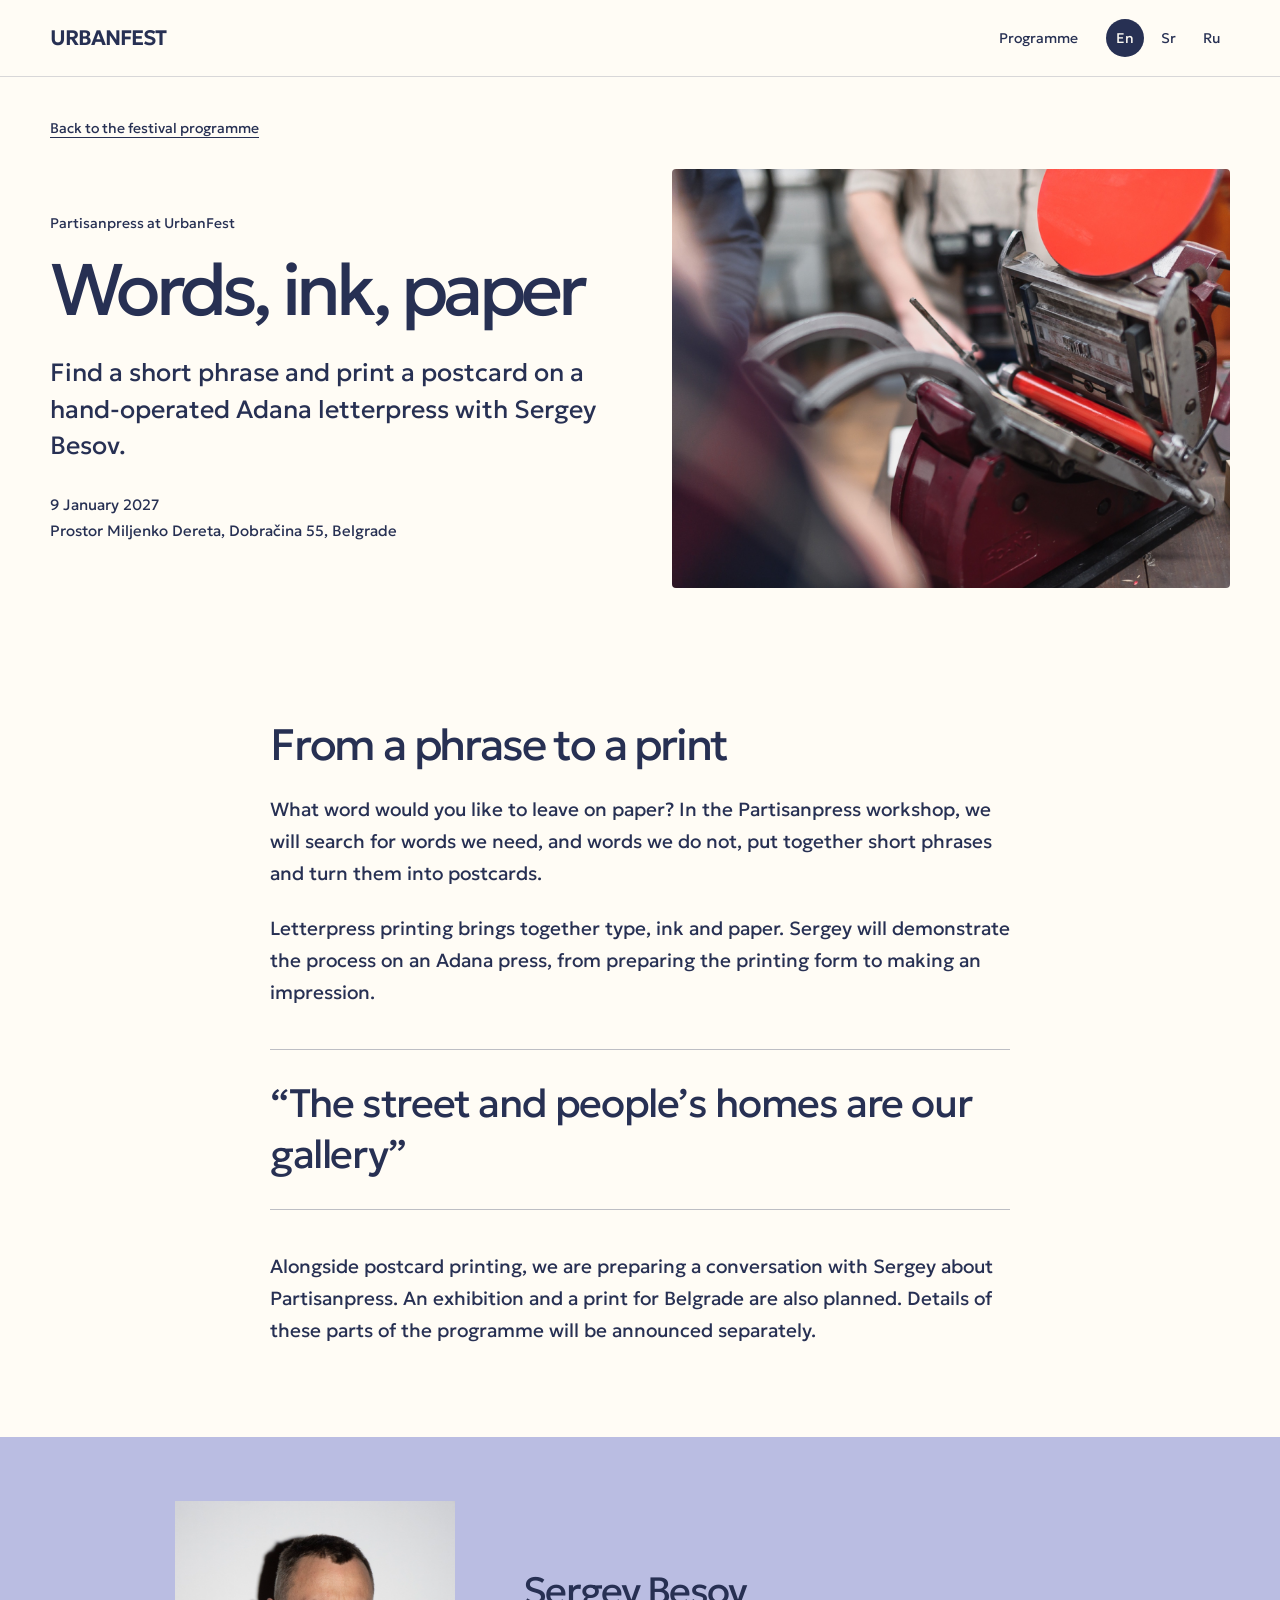
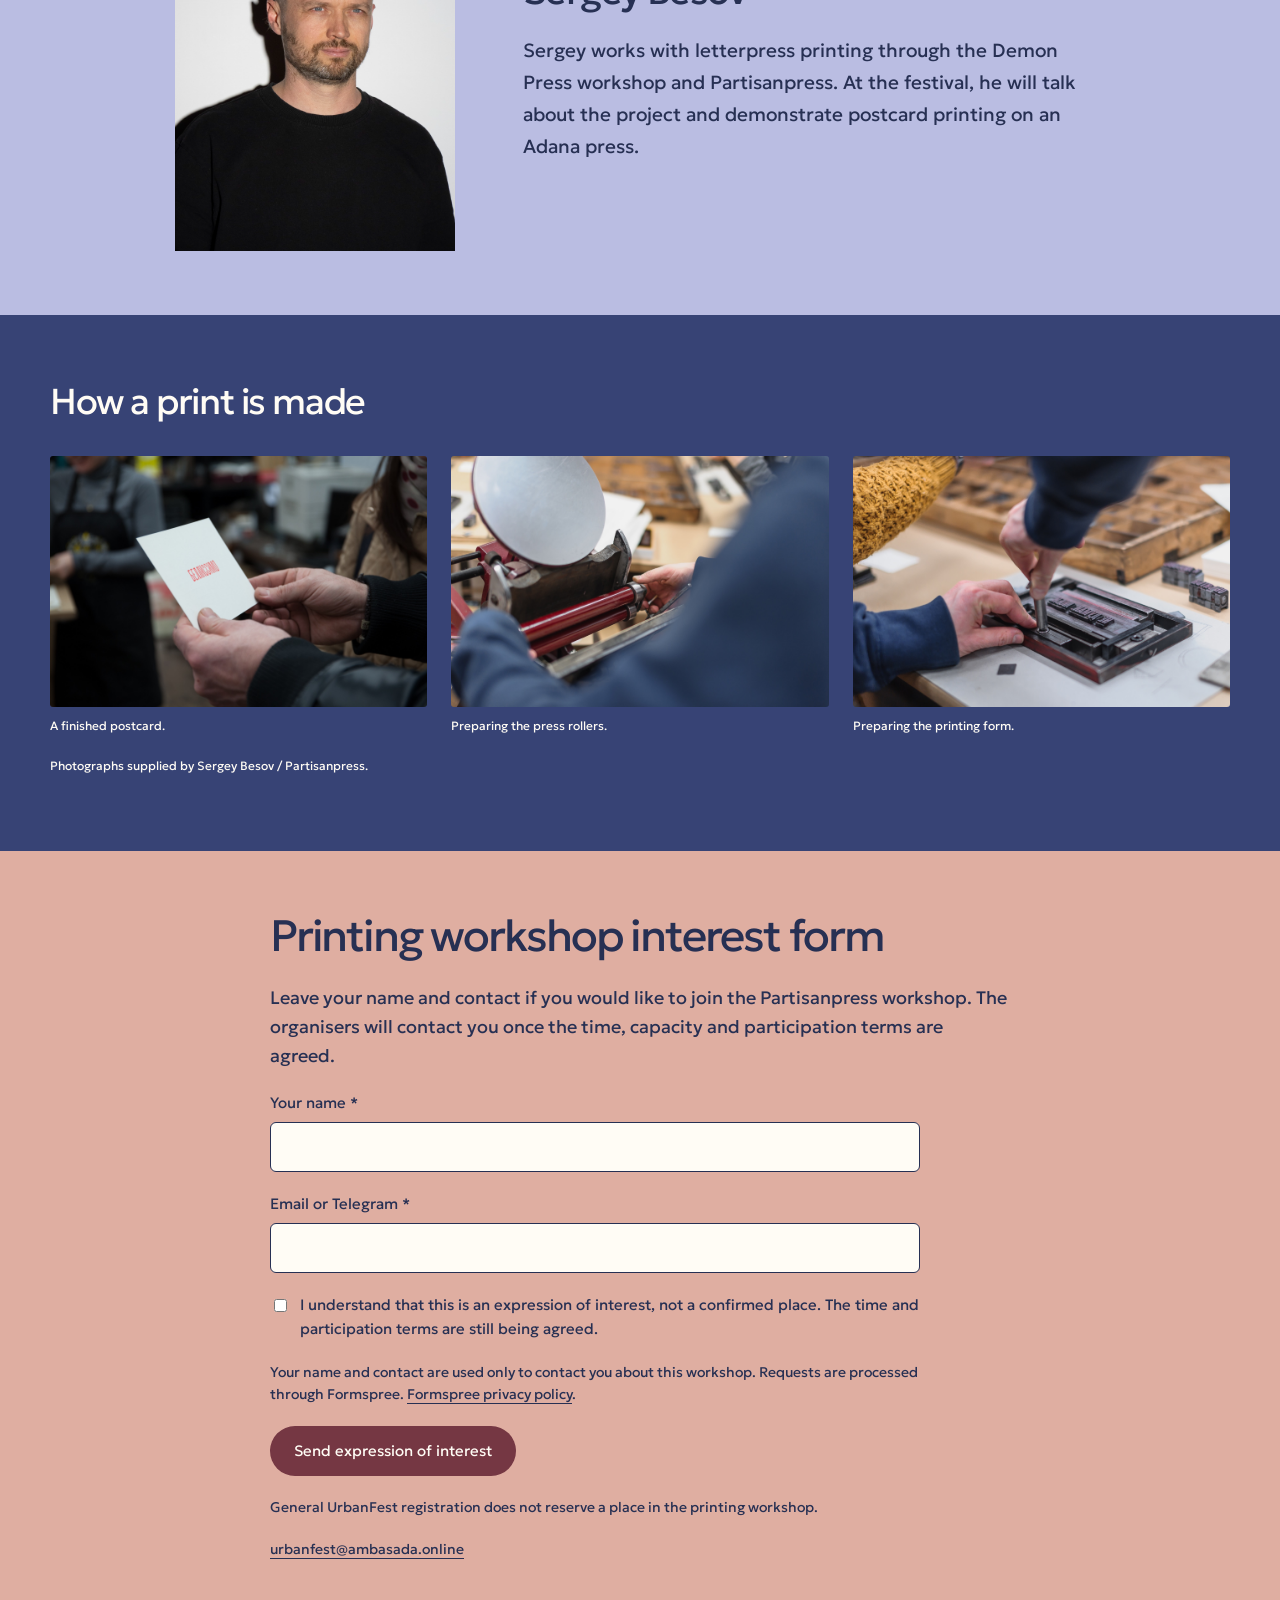
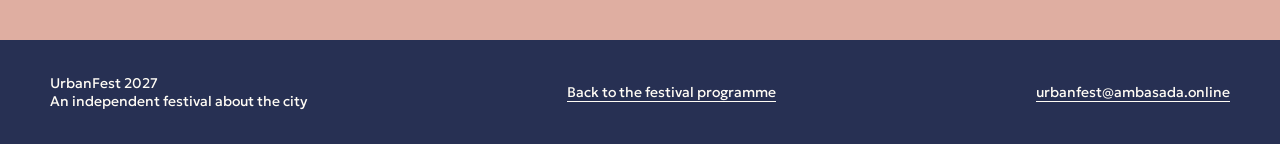
==== partisanpress/index.html @ e4ce8a39 "Add multilingual volunteering and Partisanpress pages with workshop interest form" ====
<!doctype html><html lang="en"><head><meta charset="utf-8"><meta name="viewport" content="width=device-width,initial-scale=1"><title>Words, ink, paper — UrbanFest 2027</title><meta name="description" content="Find a short phrase and print a postcard on a hand-operated Adana letterpress with Sergey Besov."><link rel="canonical" href="https://urbanfestbelgrade.rs/partisanpress/"><link rel="alternate" hreflang="ru" href="https://urbanfestbelgrade.rs/ru/partisanpress/"><link rel="alternate" hreflang="en" href="https://urbanfestbelgrade.rs/partisanpress/"><link rel="alternate" hreflang="sr" href="https://urbanfestbelgrade.rs/sr/partisanpress/"><link rel="alternate" hreflang="x-default" href="https://urbanfestbelgrade.rs/partisanpress/"><link rel="icon" href="/favicon.svg" type="image/svg+xml"><meta property="og:type" content="website"><meta property="og:title" content="Words, ink, paper — UrbanFest 2027"><meta property="og:description" content="Find a short phrase and print a postcard on a hand-operated Adana letterpress with Sergey Besov."><meta property="og:url" content="https://urbanfestbelgrade.rs/partisanpress/"><meta property="og:image" content="https://urbanfestbelgrade.rs/assets/partisanpress/adana-press.jpg"><meta name="twitter:card" content="summary_large_image"><link rel="preconnect" href="https://fonts.googleapis.com"><link rel="preconnect" href="https://fonts.gstatic.com" crossorigin><link href="https://fonts.googleapis.com/css2?family=Geologica:wght@300;400;500;600;700&display=swap" rel="stylesheet"><link rel="stylesheet" href="/assets/event-pages.css?v=20261118"><!-- Google tag (gtag.js) -->
<script async src="https://www.googletagmanager.com/gtag/js?id=G-C3VJ0NRSVP"></script>
<script>
  window.dataLayer = window.dataLayer || [];
  function gtag(){dataLayer.push(arguments);}
  gtag('js', new Date());
  gtag('config', 'G-C3VJ0NRSVP');
</script>
<script src="/assets/analytics.js" defer></script><script defer src="/assets/event-registration.js?v=20261118"></script></head><body class="event-print"><header class="event-header"><div class="event-wrap event-head"><a class="event-brand" href="/">URBANFEST</a><nav class="event-nav" aria-label="UrbanFest"><a href="/#speakers">Programme</a><div class="event-langs"><a href="/partisanpress/" lang="en" aria-current="page">En</a><a href="/sr/partisanpress/" lang="sr">Sr</a><a href="/ru/partisanpress/" lang="ru">Ru</a></div></nav></div></header><main><section class="event-hero"><div class="event-wrap"><a class="event-back" href="/#workshops">Back to the festival programme</a><div class="event-split"><div><p class="event-kicker">Partisanpress at UrbanFest</p><h1>Words, ink, paper</h1><p class="event-lead">Find a short phrase and print a postcard on a hand-operated Adana letterpress with Sergey Besov.</p><p class="event-facts">9 January 2027<br>Prostor Miljenko Dereta, Dobračina 55, Belgrade</p></div><figure><img class="event-hero-photo" src="/assets/partisanpress/adana-press.jpg" alt="A hand-operated Adana letterpress" width="1200" height="798" fetchpriority="high"></figure></div></div></section><section class="event-content"><div class="event-wrap"><div class="event-prose"><h2>From a phrase to a print</h2><p>What word would you like to leave on paper? In the Partisanpress workshop, we will search for words we need, and words we do not, put together short phrases and turn them into postcards.</p><p>Letterpress printing brings together type, ink and paper. Sergey will demonstrate the process on an Adana press, from preparing the printing form to making an impression.</p><blockquote class="event-callout">“The street and people’s homes are our gallery”</blockquote><p>Alongside postcard printing, we are preparing a conversation with Sergey about Partisanpress. An exhibition and a print for Belgrade are also planned. Details of these parts of the programme will be announced separately.</p></div></div></section><section class="event-bio"><div class="event-wrap event-split"><figure><img class="event-portrait" src="/assets/partisanpress/sergey-besov.jpg" alt="Sergey Besov" width="1531" height="1800" loading="lazy"></figure><div><h2>Sergey Besov</h2><p>Sergey works with letterpress printing through the Demon Press workshop and Partisanpress. At the festival, he will talk about the project and demonstrate postcard printing on an Adana press.</p></div></div></section><section class="event-gallery"><div class="event-wrap"><h2>How a print is made</h2><div class="event-gallery-grid"><figure><img src="/assets/partisanpress/printed-postcard.jpg" alt="A finished postcard." loading="lazy" width="1800" height="1200"><figcaption class="event-caption">A finished postcard.</figcaption></figure><figure><img src="/assets/partisanpress/inking-rollers.jpg" alt="Preparing the press rollers." loading="lazy" width="1200" height="798"><figcaption class="event-caption">Preparing the press rollers.</figcaption></figure><figure><img src="/assets/partisanpress/setting-type.jpg" alt="Preparing the printing form." loading="lazy" width="1200" height="798"><figcaption class="event-caption">Preparing the printing form.</figcaption></figure></div><p class="event-caption">Photographs supplied by Sergey Besov / Partisanpress.</p></div></section><section class="event-registration" id="registration"><div class="event-wrap"><div class="event-prose"><h2>Printing workshop interest form</h2><p>Leave your name and contact if you would like to join the Partisanpress workshop. The organisers will contact you once the time, capacity and participation terms are agreed.</p><form class="event-form" action="https://formspree.io/f/mnpjyggl" method="POST" data-sending="Sending…" data-success="Your request has been sent. The organisers will contact you once the time and participation terms are agreed." data-error="Your request could not be sent. Try again or email urbanfest@ambasada.online."><input type="hidden" name="subject" value="UrbanFest 2027: Partisanpress preliminary application"><input type="hidden" name="event" value="Partisanpress / 9 January 2027"><input type="hidden" name="language" value="en"><label>Your name *<input name="name" autocomplete="name" required maxlength="120"></label><label>Email or Telegram *<input name="contact" autocomplete="off" required maxlength="180" spellcheck="false"></label><label class="event-consent"><input type="checkbox" name="preliminary_request_acknowledged" value="yes" required><span>I understand that this is an expression of interest, not a confirmed place. The time and participation terms are still being agreed.</span></label><input class="event-trap" type="text" name="_gotcha" tabindex="-1" autocomplete="off" aria-hidden="true"><p class="event-note">Your name and contact are used only to contact you about this workshop. Requests are processed through Formspree. <a href="https://formspree.io/legal/privacy-policy/" target="_blank" rel="noopener noreferrer">Formspree privacy policy</a>.</p><button class="event-button" type="submit">Send expression of interest</button><p class="event-note event-form-status" role="status" aria-live="polite"></p></form><p class="event-note">General UrbanFest registration does not reserve a place in the printing workshop.</p><p class="event-note"><a href="mailto:urbanfest@ambasada.online">urbanfest@ambasada.online</a></p></div></div></section></main><footer class="event-footer"><div class="event-wrap event-foot"><p>UrbanFest 2027<br>An independent festival about the city</p><a href="/">Back to the festival programme</a><a href="mailto:urbanfest@ambasada.online">urbanfest@ambasada.online</a></div></footer></body></html>
---- assets/event-pages.css ----
:root{--event-ink:#273053;--event-paper:#FFFCF5;--event-lilac:#BABDE2;--event-blue:#374375;--event-blush:#DFAEA1;--event-wine:#753743}
*{box-sizing:border-box}html{scroll-behavior:smooth}body{margin:0;background:var(--event-paper);color:var(--event-ink);font-family:Geologica,Arial,sans-serif;font-weight:400}a{color:inherit;text-underline-offset:4px}img{display:block;width:100%;height:auto}button,input,textarea{font:inherit}a:focus-visible,button:focus-visible,input:focus-visible,textarea:focus-visible{outline:3px solid var(--event-wine);outline-offset:5px}.event-wrap{width:min(1180px,calc(100% - 64px));margin:auto}.event-header{background:var(--event-paper);border-bottom:1px solid rgba(39,48,83,.18)}.event-head{min-height:76px;display:flex;align-items:center;justify-content:space-between;gap:24px}.event-brand{font-size:21px;font-weight:600;letter-spacing:-.05em;text-decoration:none}.event-nav{display:flex;align-items:center;gap:28px;font-size:14px}.event-nav>a{text-decoration:none}.event-langs{display:flex;gap:5px}.event-langs a{display:grid;place-items:center;min-width:38px;min-height:38px;text-decoration:none;border-radius:50%}.event-langs [aria-current]{background:var(--event-ink);color:var(--event-paper)}.event-back{display:inline-block;margin-bottom:32px;font-size:14px}.event-hero{padding:40px 0 64px}.event-kicker{font-size:14px;line-height:1.5;margin:0 0 18px}.event-hero h1{font-size:clamp(42px,5.7vw,78px);line-height:1.03;letter-spacing:-.065em;font-weight:400;margin:0;max-width:15ch}.event-lead{font-size:clamp(20px,2vw,25px);line-height:1.45;max-width:34ch;margin:28px 0 0}.event-facts{font-size:15px;line-height:1.7;margin:28px 0 0}.event-split{display:grid;grid-template-columns:1fr 1fr;gap:64px;align-items:center}.event-hero figure{margin:0}.event-hero-photo{aspect-ratio:4/3;object-fit:cover;border-radius:4px}.event-volunteer .event-hero{background:var(--event-lilac)}.event-volunteer .event-hero h1{max-width:17ch}.event-volunteer .event-lead{max-width:40ch}.event-volunteer .event-split{grid-template-columns:1.1fr .9fr;gap:72px}.event-archive-photo{aspect-ratio:3/2;object-fit:cover}.event-caption{font-size:12px;line-height:1.5;margin:10px 0 0;max-width:65ch}.event-content{padding:68px 0}.event-prose{max-width:740px;margin:auto}.event-content h2,.event-registration h2{font-size:clamp(30px,3.5vw,44px);line-height:1.12;font-weight:400;letter-spacing:-.05em;margin:0 0 24px}.event-prose p,.event-bio p{font-size:19px;line-height:1.7;margin:0 0 22px}.event-callout{font-size:clamp(26px,3.1vw,40px);line-height:1.3;letter-spacing:-.035em;margin:40px 0;padding:28px 0;border-top:1px solid rgba(39,48,83,.3);border-bottom:1px solid rgba(39,48,83,.3)}.event-people{background:var(--event-blush);padding:52px 0}.event-people h2{font-size:28px;font-weight:400;letter-spacing:-.04em;margin:0 0 26px}.event-people-list{display:grid;grid-template-columns:repeat(3,minmax(0,1fr));gap:28px}.event-people-list h3{font-size:21px;font-weight:400;margin:0 0 8px;letter-spacing:-.025em}.event-people-list p{font-size:14px;line-height:1.6;margin:0}.event-bio{padding:64px 0;background:var(--event-lilac)}.event-bio .event-split{grid-template-columns:280px 1fr;gap:68px;max-width:930px}.event-bio figure{margin:0}.event-portrait{aspect-ratio:4/5;object-fit:cover;object-position:center 22%}.event-bio h2{font-size:38px;letter-spacing:-.045em;font-weight:400;margin:0 0 20px}.event-gallery{padding:64px 0;background:var(--event-blue);color:var(--event-paper)}.event-gallery h2{font-size:36px;font-weight:400;letter-spacing:-.04em;margin:0 0 32px}.event-gallery-grid{display:grid;grid-template-columns:1fr 1fr;gap:24px}.event-gallery figure{margin:0}.event-gallery figure:first-child{grid-row:span 2}.event-gallery figure:first-child img{height:100%;object-fit:cover}.event-gallery img{border-radius:3px}.event-gallery .event-caption{margin-bottom:12px}.event-registration{padding:60px 0;background:var(--event-blush)}.event-registration p{font-size:18px;line-height:1.6;max-width:65ch;margin:0 0 20px}.event-button{display:inline-flex;justify-content:center;align-items:center;min-height:50px;border:0;border-radius:999px;background:var(--event-wine);color:var(--event-paper);padding:14px 24px;text-decoration:none;font-size:15px;line-height:1.4;cursor:pointer}.event-button:hover{background:var(--event-ink)}.event-note{font-size:14px!important;line-height:1.6!important}.event-footer{background:var(--event-ink);color:var(--event-paper);padding:34px 0}.event-foot{display:flex;justify-content:space-between;align-items:center;gap:24px;font-size:14px}.event-foot p{margin:0}.event-details-link{display:inline-block;margin-top:20px;font-size:16px;font-weight:500}.event-form{max-width:650px}.event-form label{display:block;margin:20px 0;font-size:15px;line-height:1.6}.event-form input:not([type=checkbox]),.event-form textarea{display:block;width:100%;background:var(--event-paper);color:var(--event-ink);border:1px solid var(--event-ink);border-radius:6px;padding:12px;margin-top:7px}.event-form textarea{min-height:100px;resize:vertical}.event-form .event-trap{display:none}.event-consent{display:flex!important;align-items:flex-start;gap:10px}.event-consent input{margin-top:6px}.event-form-status{margin-top:20px!important}
@media(max-width:800px){.event-wrap{width:calc(100% - 40px)}.event-split,.event-volunteer .event-split{grid-template-columns:1fr;gap:32px}.event-hero{padding:28px 0 40px}.event-hero h1{font-size:clamp(40px,8vw,62px);max-width:18ch}.event-archive-photo{aspect-ratio:3/2}.event-content{padding:44px 0}.event-lead{max-width:45ch}.event-bio .event-split{grid-template-columns:210px 1fr;gap:30px}.event-bio p,.event-prose p{font-size:17px}.event-people-list{grid-template-columns:1fr;gap:24px}.event-nav{gap:14px}.event-nav>a{display:none}.event-foot{align-items:flex-start;flex-direction:column;gap:16px}.event-gallery-grid{gap:14px}}
@media(max-width:480px){.event-wrap{width:calc(100% - 32px)}.event-head{min-height:64px;gap:12px}.event-brand{font-size:19px}.event-langs a{min-width:34px;min-height:34px}.event-back{margin-bottom:26px}.event-hero h1{font-size:42px}.event-lead{font-size:20px}.event-facts{font-size:14px}.event-hero-photo{aspect-ratio:4/3}.event-bio{padding:40px 0}.event-bio .event-split{grid-template-columns:1fr}.event-portrait{max-width:280px}.event-gallery{padding:40px 0}.event-gallery-grid{grid-template-columns:1fr;gap:24px}.event-gallery figure:first-child{grid-row:auto}.event-gallery figure:first-child img{height:auto}.event-registration{padding:40px 0}.event-registration p{font-size:17px}.event-people{padding:36px 0}.event-prose p{line-height:1.65}}
@media(prefers-reduced-motion:reduce){html{scroll-behavior:auto}}

/* Keep process photographs uncropped. */
.event-gallery-grid{grid-template-columns:repeat(3,minmax(0,1fr))}.event-gallery figure:first-child{grid-row:auto}.event-gallery figure:first-child img{height:auto;object-fit:initial}
@media(max-width:800px){.event-gallery-grid{grid-template-columns:1fr 1fr}.event-gallery figure:first-child{grid-column:1/-1}}
@media(max-width:480px){.event-gallery-grid{grid-template-columns:1fr}.event-gallery figure:first-child{grid-column:auto}}
.event-button:disabled{opacity:.65;cursor:default}
.event-form input.event-trap{display:none}
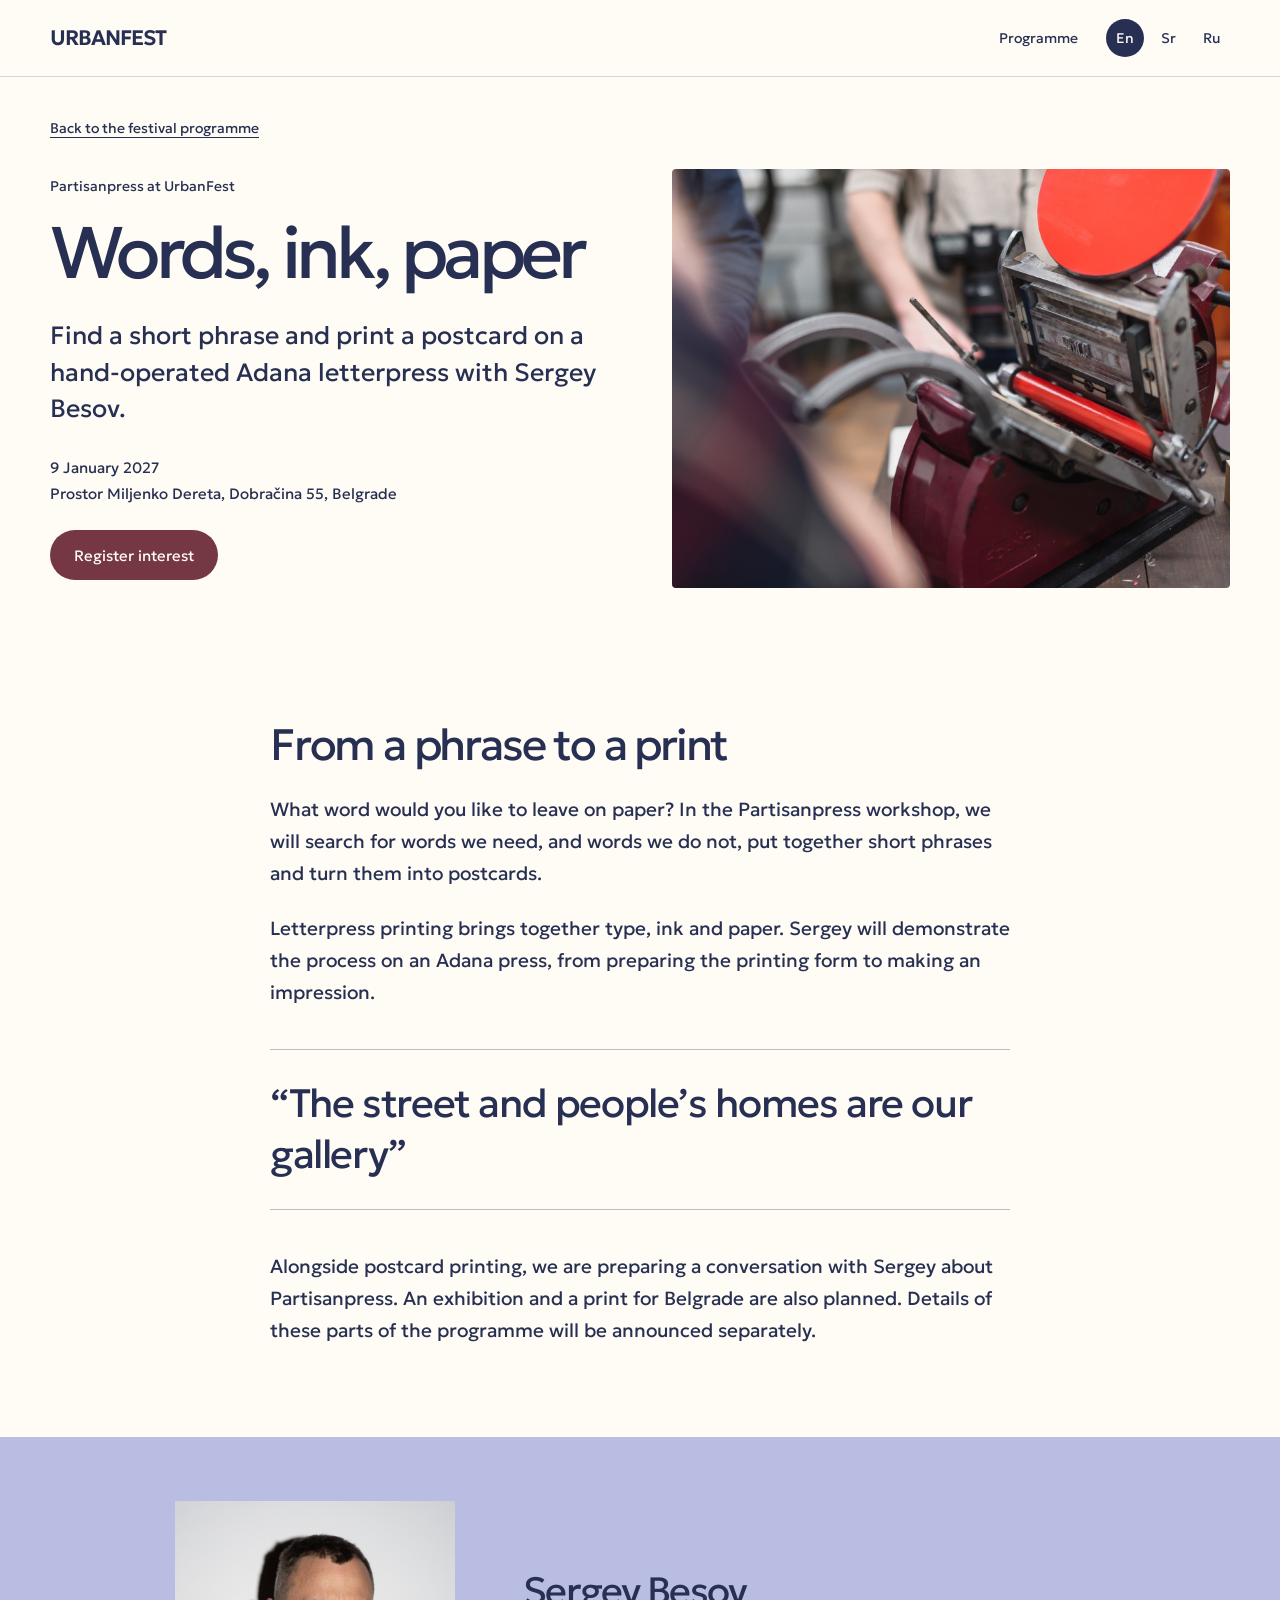
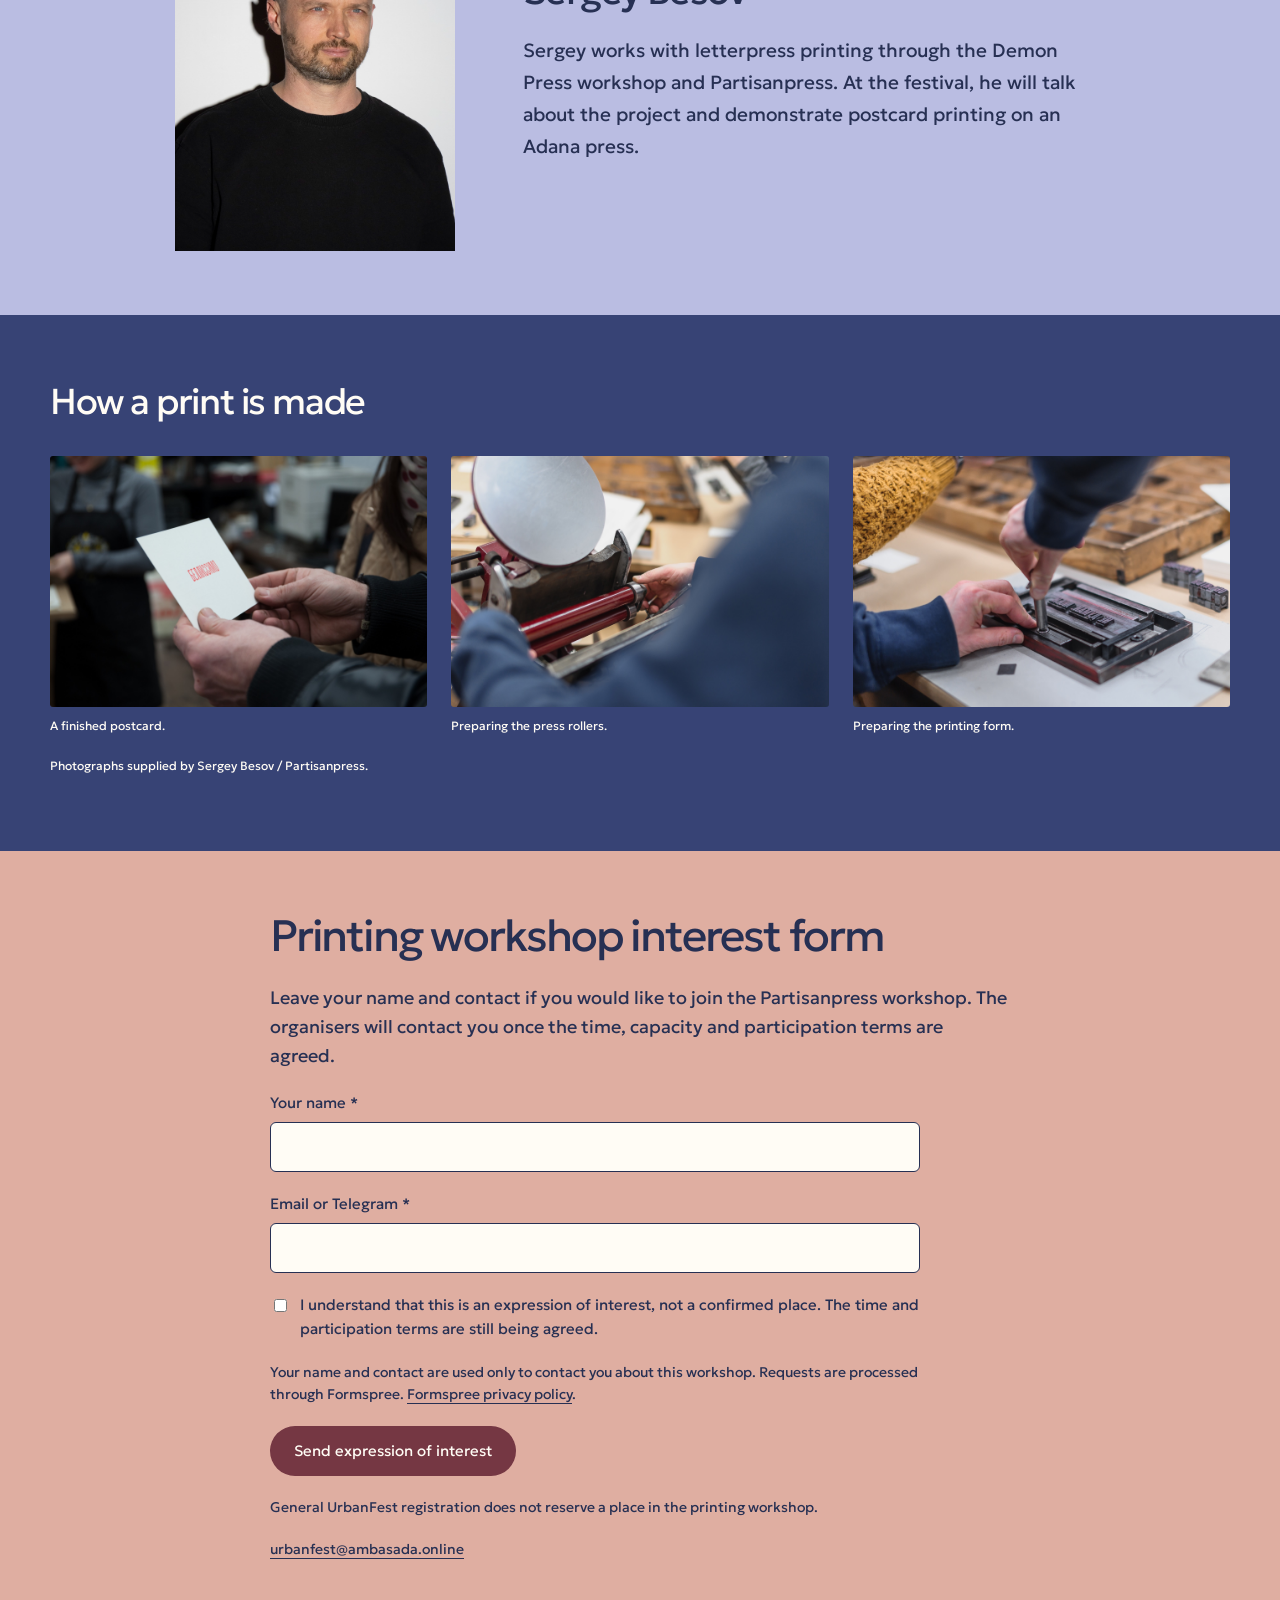
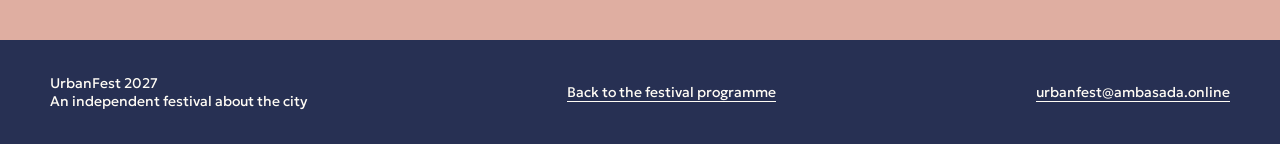
==== commit a9eb1a62: "Link directly to printing interest form from page introduction" ====
--- a/partisanpress/index.html
+++ b/partisanpress/index.html
@@ -6,4 +6,4 @@
   gtag('js', new Date());
   gtag('config', 'G-C3VJ0NRSVP');
 </script>
-<script src="/assets/analytics.js" defer></script><script defer src="/assets/event-registration.js?v=20261118"></script></head><body class="event-print"><header class="event-header"><div class="event-wrap event-head"><a class="event-brand" href="/">URBANFEST</a><nav class="event-nav" aria-label="UrbanFest"><a href="/#speakers">Programme</a><div class="event-langs"><a href="/partisanpress/" lang="en" aria-current="page">En</a><a href="/sr/partisanpress/" lang="sr">Sr</a><a href="/ru/partisanpress/" lang="ru">Ru</a></div></nav></div></header><main><section class="event-hero"><div class="event-wrap"><a class="event-back" href="/#workshops">Back to the festival programme</a><div class="event-split"><div><p class="event-kicker">Partisanpress at UrbanFest</p><h1>Words, ink, paper</h1><p class="event-lead">Find a short phrase and print a postcard on a hand-operated Adana letterpress with Sergey Besov.</p><p class="event-facts">9 January 2027<br>Prostor Miljenko Dereta, Dobračina 55, Belgrade</p></div><figure><img class="event-hero-photo" src="/assets/partisanpress/adana-press.jpg" alt="A hand-operated Adana letterpress" width="1200" height="798" fetchpriority="high"></figure></div></div></section><section class="event-content"><div class="event-wrap"><div class="event-prose"><h2>From a phrase to a print</h2><p>What word would you like to leave on paper? In the Partisanpress workshop, we will search for words we need, and words we do not, put together short phrases and turn them into postcards.</p><p>Letterpress printing brings together type, ink and paper. Sergey will demonstrate the process on an Adana press, from preparing the printing form to making an impression.</p><blockquote class="event-callout">“The street and people’s homes are our gallery”</blockquote><p>Alongside postcard printing, we are preparing a conversation with Sergey about Partisanpress. An exhibition and a print for Belgrade are also planned. Details of these parts of the programme will be announced separately.</p></div></div></section><section class="event-bio"><div class="event-wrap event-split"><figure><img class="event-portrait" src="/assets/partisanpress/sergey-besov.jpg" alt="Sergey Besov" width="1531" height="1800" loading="lazy"></figure><div><h2>Sergey Besov</h2><p>Sergey works with letterpress printing through the Demon Press workshop and Partisanpress. At the festival, he will talk about the project and demonstrate postcard printing on an Adana press.</p></div></div></section><section class="event-gallery"><div class="event-wrap"><h2>How a print is made</h2><div class="event-gallery-grid"><figure><img src="/assets/partisanpress/printed-postcard.jpg" alt="A finished postcard." loading="lazy" width="1800" height="1200"><figcaption class="event-caption">A finished postcard.</figcaption></figure><figure><img src="/assets/partisanpress/inking-rollers.jpg" alt="Preparing the press rollers." loading="lazy" width="1200" height="798"><figcaption class="event-caption">Preparing the press rollers.</figcaption></figure><figure><img src="/assets/partisanpress/setting-type.jpg" alt="Preparing the printing form." loading="lazy" width="1200" height="798"><figcaption class="event-caption">Preparing the printing form.</figcaption></figure></div><p class="event-caption">Photographs supplied by Sergey Besov / Partisanpress.</p></div></section><section class="event-registration" id="registration"><div class="event-wrap"><div class="event-prose"><h2>Printing workshop interest form</h2><p>Leave your name and contact if you would like to join the Partisanpress workshop. The organisers will contact you once the time, capacity and participation terms are agreed.</p><form class="event-form" action="https://formspree.io/f/mnpjyggl" method="POST" data-sending="Sending…" data-success="Your request has been sent. The organisers will contact you once the time and participation terms are agreed." data-error="Your request could not be sent. Try again or email urbanfest@ambasada.online."><input type="hidden" name="subject" value="UrbanFest 2027: Partisanpress preliminary application"><input type="hidden" name="event" value="Partisanpress / 9 January 2027"><input type="hidden" name="language" value="en"><label>Your name *<input name="name" autocomplete="name" required maxlength="120"></label><label>Email or Telegram *<input name="contact" autocomplete="off" required maxlength="180" spellcheck="false"></label><label class="event-consent"><input type="checkbox" name="preliminary_request_acknowledged" value="yes" required><span>I understand that this is an expression of interest, not a confirmed place. The time and participation terms are still being agreed.</span></label><input class="event-trap" type="text" name="_gotcha" tabindex="-1" autocomplete="off" aria-hidden="true"><p class="event-note">Your name and contact are used only to contact you about this workshop. Requests are processed through Formspree. <a href="https://formspree.io/legal/privacy-policy/" target="_blank" rel="noopener noreferrer">Formspree privacy policy</a>.</p><button class="event-button" type="submit">Send expression of interest</button><p class="event-note event-form-status" role="status" aria-live="polite"></p></form><p class="event-note">General UrbanFest registration does not reserve a place in the printing workshop.</p><p class="event-note"><a href="mailto:urbanfest@ambasada.online">urbanfest@ambasada.online</a></p></div></div></section></main><footer class="event-footer"><div class="event-wrap event-foot"><p>UrbanFest 2027<br>An independent festival about the city</p><a href="/">Back to the festival programme</a><a href="mailto:urbanfest@ambasada.online">urbanfest@ambasada.online</a></div></footer></body></html>+<script src="/assets/analytics.js" defer></script><script defer src="/assets/event-registration.js?v=20261118"></script></head><body class="event-print"><header class="event-header"><div class="event-wrap event-head"><a class="event-brand" href="/">URBANFEST</a><nav class="event-nav" aria-label="UrbanFest"><a href="/#speakers">Programme</a><div class="event-langs"><a href="/partisanpress/" lang="en" aria-current="page">En</a><a href="/sr/partisanpress/" lang="sr">Sr</a><a href="/ru/partisanpress/" lang="ru">Ru</a></div></nav></div></header><main><section class="event-hero"><div class="event-wrap"><a class="event-back" href="/#workshops">Back to the festival programme</a><div class="event-split"><div><p class="event-kicker">Partisanpress at UrbanFest</p><h1>Words, ink, paper</h1><p class="event-lead">Find a short phrase and print a postcard on a hand-operated Adana letterpress with Sergey Besov.</p><p class="event-facts">9 January 2027<br>Prostor Miljenko Dereta, Dobračina 55, Belgrade</p><a class="event-button" style="margin-top:24px" href="#registration">Register interest</a></div><figure><img class="event-hero-photo" src="/assets/partisanpress/adana-press.jpg" alt="A hand-operated Adana letterpress" width="1200" height="798" fetchpriority="high"></figure></div></div></section><section class="event-content"><div class="event-wrap"><div class="event-prose"><h2>From a phrase to a print</h2><p>What word would you like to leave on paper? In the Partisanpress workshop, we will search for words we need, and words we do not, put together short phrases and turn them into postcards.</p><p>Letterpress printing brings together type, ink and paper. Sergey will demonstrate the process on an Adana press, from preparing the printing form to making an impression.</p><blockquote class="event-callout">“The street and people’s homes are our gallery”</blockquote><p>Alongside postcard printing, we are preparing a conversation with Sergey about Partisanpress. An exhibition and a print for Belgrade are also planned. Details of these parts of the programme will be announced separately.</p></div></div></section><section class="event-bio"><div class="event-wrap event-split"><figure><img class="event-portrait" src="/assets/partisanpress/sergey-besov.jpg" alt="Sergey Besov" width="1531" height="1800" loading="lazy"></figure><div><h2>Sergey Besov</h2><p>Sergey works with letterpress printing through the Demon Press workshop and Partisanpress. At the festival, he will talk about the project and demonstrate postcard printing on an Adana press.</p></div></div></section><section class="event-gallery"><div class="event-wrap"><h2>How a print is made</h2><div class="event-gallery-grid"><figure><img src="/assets/partisanpress/printed-postcard.jpg" alt="A finished postcard." loading="lazy" width="1800" height="1200"><figcaption class="event-caption">A finished postcard.</figcaption></figure><figure><img src="/assets/partisanpress/inking-rollers.jpg" alt="Preparing the press rollers." loading="lazy" width="1200" height="798"><figcaption class="event-caption">Preparing the press rollers.</figcaption></figure><figure><img src="/assets/partisanpress/setting-type.jpg" alt="Preparing the printing form." loading="lazy" width="1200" height="798"><figcaption class="event-caption">Preparing the printing form.</figcaption></figure></div><p class="event-caption">Photographs supplied by Sergey Besov / Partisanpress.</p></div></section><section class="event-registration" id="registration"><div class="event-wrap"><div class="event-prose"><h2>Printing workshop interest form</h2><p>Leave your name and contact if you would like to join the Partisanpress workshop. The organisers will contact you once the time, capacity and participation terms are agreed.</p><form class="event-form" action="https://formspree.io/f/mnpjyggl" method="POST" data-sending="Sending…" data-success="Your request has been sent. The organisers will contact you once the time and participation terms are agreed." data-error="Your request could not be sent. Try again or email urbanfest@ambasada.online."><input type="hidden" name="subject" value="UrbanFest 2027: Partisanpress preliminary application"><input type="hidden" name="event" value="Partisanpress / 9 January 2027"><input type="hidden" name="language" value="en"><label>Your name *<input name="name" autocomplete="name" required maxlength="120"></label><label>Email or Telegram *<input name="contact" autocomplete="off" required maxlength="180" spellcheck="false"></label><label class="event-consent"><input type="checkbox" name="preliminary_request_acknowledged" value="yes" required><span>I understand that this is an expression of interest, not a confirmed place. The time and participation terms are still being agreed.</span></label><input class="event-trap" type="text" name="_gotcha" tabindex="-1" autocomplete="off" aria-hidden="true"><p class="event-note">Your name and contact are used only to contact you about this workshop. Requests are processed through Formspree. <a href="https://formspree.io/legal/privacy-policy/" target="_blank" rel="noopener noreferrer">Formspree privacy policy</a>.</p><button class="event-button" type="submit">Send expression of interest</button><p class="event-note event-form-status" role="status" aria-live="polite"></p></form><p class="event-note">General UrbanFest registration does not reserve a place in the printing workshop.</p><p class="event-note"><a href="mailto:urbanfest@ambasada.online">urbanfest@ambasada.online</a></p></div></div></section></main><footer class="event-footer"><div class="event-wrap event-foot"><p>UrbanFest 2027<br>An independent festival about the city</p><a href="/">Back to the festival programme</a><a href="mailto:urbanfest@ambasada.online">urbanfest@ambasada.online</a></div></footer></body></html>
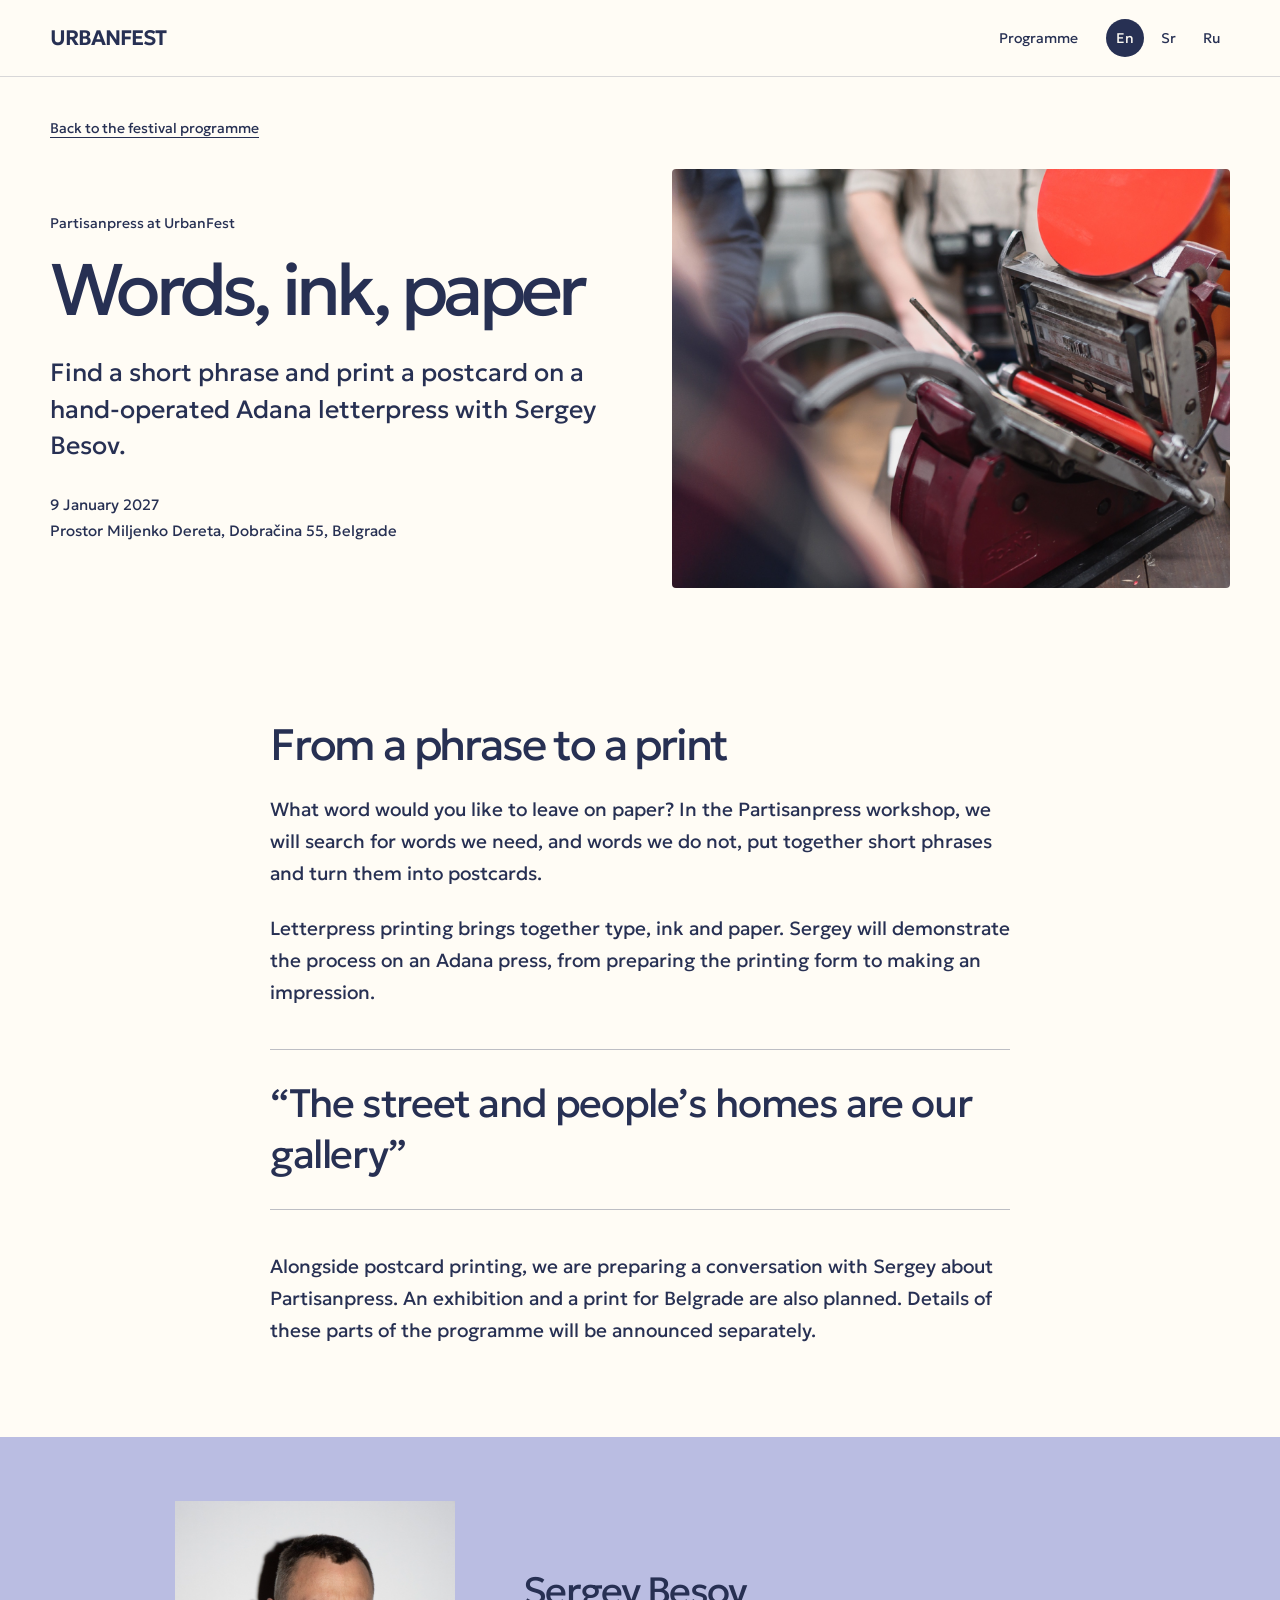
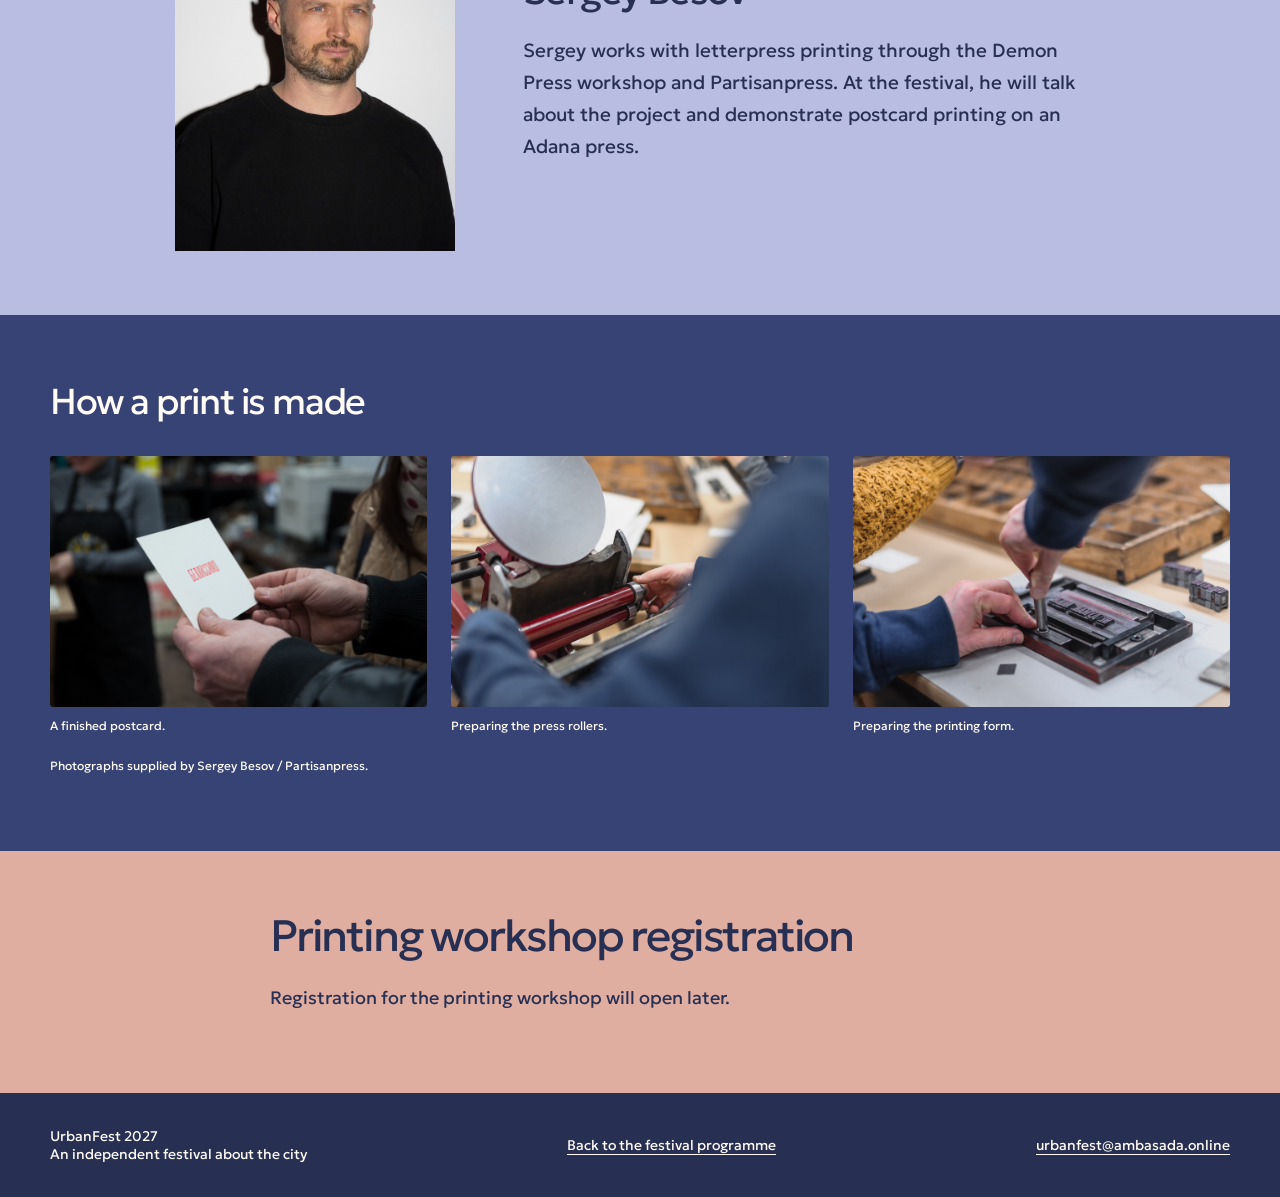
==== commit 1aa6891b: "Replace printing interest form with registration opening notice" ====
--- a/partisanpress/index.html
+++ b/partisanpress/index.html
@@ -6,4 +6,4 @@
   gtag('js', new Date());
   gtag('config', 'G-C3VJ0NRSVP');
 </script>
-<script src="/assets/analytics.js" defer></script><script defer src="/assets/event-registration.js?v=20261118"></script></head><body class="event-print"><header class="event-header"><div class="event-wrap event-head"><a class="event-brand" href="/">URBANFEST</a><nav class="event-nav" aria-label="UrbanFest"><a href="/#speakers">Programme</a><div class="event-langs"><a href="/partisanpress/" lang="en" aria-current="page">En</a><a href="/sr/partisanpress/" lang="sr">Sr</a><a href="/ru/partisanpress/" lang="ru">Ru</a></div></nav></div></header><main><section class="event-hero"><div class="event-wrap"><a class="event-back" href="/#workshops">Back to the festival programme</a><div class="event-split"><div><p class="event-kicker">Partisanpress at UrbanFest</p><h1>Words, ink, paper</h1><p class="event-lead">Find a short phrase and print a postcard on a hand-operated Adana letterpress with Sergey Besov.</p><p class="event-facts">9 January 2027<br>Prostor Miljenko Dereta, Dobračina 55, Belgrade</p><a class="event-button" style="margin-top:24px" href="#registration">Register interest</a></div><figure><img class="event-hero-photo" src="/assets/partisanpress/adana-press.jpg" alt="A hand-operated Adana letterpress" width="1200" height="798" fetchpriority="high"></figure></div></div></section><section class="event-content"><div class="event-wrap"><div class="event-prose"><h2>From a phrase to a print</h2><p>What word would you like to leave on paper? In the Partisanpress workshop, we will search for words we need, and words we do not, put together short phrases and turn them into postcards.</p><p>Letterpress printing brings together type, ink and paper. Sergey will demonstrate the process on an Adana press, from preparing the printing form to making an impression.</p><blockquote class="event-callout">“The street and people’s homes are our gallery”</blockquote><p>Alongside postcard printing, we are preparing a conversation with Sergey about Partisanpress. An exhibition and a print for Belgrade are also planned. Details of these parts of the programme will be announced separately.</p></div></div></section><section class="event-bio"><div class="event-wrap event-split"><figure><img class="event-portrait" src="/assets/partisanpress/sergey-besov.jpg" alt="Sergey Besov" width="1531" height="1800" loading="lazy"></figure><div><h2>Sergey Besov</h2><p>Sergey works with letterpress printing through the Demon Press workshop and Partisanpress. At the festival, he will talk about the project and demonstrate postcard printing on an Adana press.</p></div></div></section><section class="event-gallery"><div class="event-wrap"><h2>How a print is made</h2><div class="event-gallery-grid"><figure><img src="/assets/partisanpress/printed-postcard.jpg" alt="A finished postcard." loading="lazy" width="1800" height="1200"><figcaption class="event-caption">A finished postcard.</figcaption></figure><figure><img src="/assets/partisanpress/inking-rollers.jpg" alt="Preparing the press rollers." loading="lazy" width="1200" height="798"><figcaption class="event-caption">Preparing the press rollers.</figcaption></figure><figure><img src="/assets/partisanpress/setting-type.jpg" alt="Preparing the printing form." loading="lazy" width="1200" height="798"><figcaption class="event-caption">Preparing the printing form.</figcaption></figure></div><p class="event-caption">Photographs supplied by Sergey Besov / Partisanpress.</p></div></section><section class="event-registration" id="registration"><div class="event-wrap"><div class="event-prose"><h2>Printing workshop interest form</h2><p>Leave your name and contact if you would like to join the Partisanpress workshop. The organisers will contact you once the time, capacity and participation terms are agreed.</p><form class="event-form" action="https://formspree.io/f/mnpjyggl" method="POST" data-sending="Sending…" data-success="Your request has been sent. The organisers will contact you once the time and participation terms are agreed." data-error="Your request could not be sent. Try again or email urbanfest@ambasada.online."><input type="hidden" name="subject" value="UrbanFest 2027: Partisanpress preliminary application"><input type="hidden" name="event" value="Partisanpress / 9 January 2027"><input type="hidden" name="language" value="en"><label>Your name *<input name="name" autocomplete="name" required maxlength="120"></label><label>Email or Telegram *<input name="contact" autocomplete="off" required maxlength="180" spellcheck="false"></label><label class="event-consent"><input type="checkbox" name="preliminary_request_acknowledged" value="yes" required><span>I understand that this is an expression of interest, not a confirmed place. The time and participation terms are still being agreed.</span></label><input class="event-trap" type="text" name="_gotcha" tabindex="-1" autocomplete="off" aria-hidden="true"><p class="event-note">Your name and contact are used only to contact you about this workshop. Requests are processed through Formspree. <a href="https://formspree.io/legal/privacy-policy/" target="_blank" rel="noopener noreferrer">Formspree privacy policy</a>.</p><button class="event-button" type="submit">Send expression of interest</button><p class="event-note event-form-status" role="status" aria-live="polite"></p></form><p class="event-note">General UrbanFest registration does not reserve a place in the printing workshop.</p><p class="event-note"><a href="mailto:urbanfest@ambasada.online">urbanfest@ambasada.online</a></p></div></div></section></main><footer class="event-footer"><div class="event-wrap event-foot"><p>UrbanFest 2027<br>An independent festival about the city</p><a href="/">Back to the festival programme</a><a href="mailto:urbanfest@ambasada.online">urbanfest@ambasada.online</a></div></footer></body></html>+<script src="/assets/analytics.js" defer></script></head><body class="event-print"><header class="event-header"><div class="event-wrap event-head"><a class="event-brand" href="/">URBANFEST</a><nav class="event-nav" aria-label="UrbanFest"><a href="/#speakers">Programme</a><div class="event-langs"><a href="/partisanpress/" lang="en" aria-current="page">En</a><a href="/sr/partisanpress/" lang="sr">Sr</a><a href="/ru/partisanpress/" lang="ru">Ru</a></div></nav></div></header><main><section class="event-hero"><div class="event-wrap"><a class="event-back" href="/#workshops">Back to the festival programme</a><div class="event-split"><div><p class="event-kicker">Partisanpress at UrbanFest</p><h1>Words, ink, paper</h1><p class="event-lead">Find a short phrase and print a postcard on a hand-operated Adana letterpress with Sergey Besov.</p><p class="event-facts">9 January 2027<br>Prostor Miljenko Dereta, Dobračina 55, Belgrade</p></div><figure><img class="event-hero-photo" src="/assets/partisanpress/adana-press.jpg" alt="A hand-operated Adana letterpress" width="1200" height="798" fetchpriority="high"></figure></div></div></section><section class="event-content"><div class="event-wrap"><div class="event-prose"><h2>From a phrase to a print</h2><p>What word would you like to leave on paper? In the Partisanpress workshop, we will search for words we need, and words we do not, put together short phrases and turn them into postcards.</p><p>Letterpress printing brings together type, ink and paper. Sergey will demonstrate the process on an Adana press, from preparing the printing form to making an impression.</p><blockquote class="event-callout">“The street and people’s homes are our gallery”</blockquote><p>Alongside postcard printing, we are preparing a conversation with Sergey about Partisanpress. An exhibition and a print for Belgrade are also planned. Details of these parts of the programme will be announced separately.</p></div></div></section><section class="event-bio"><div class="event-wrap event-split"><figure><img class="event-portrait" src="/assets/partisanpress/sergey-besov.jpg" alt="Sergey Besov" width="1531" height="1800" loading="lazy"></figure><div><h2>Sergey Besov</h2><p>Sergey works with letterpress printing through the Demon Press workshop and Partisanpress. At the festival, he will talk about the project and demonstrate postcard printing on an Adana press.</p></div></div></section><section class="event-gallery"><div class="event-wrap"><h2>How a print is made</h2><div class="event-gallery-grid"><figure><img src="/assets/partisanpress/printed-postcard.jpg" alt="A finished postcard." loading="lazy" width="1800" height="1200"><figcaption class="event-caption">A finished postcard.</figcaption></figure><figure><img src="/assets/partisanpress/inking-rollers.jpg" alt="Preparing the press rollers." loading="lazy" width="1200" height="798"><figcaption class="event-caption">Preparing the press rollers.</figcaption></figure><figure><img src="/assets/partisanpress/setting-type.jpg" alt="Preparing the printing form." loading="lazy" width="1200" height="798"><figcaption class="event-caption">Preparing the printing form.</figcaption></figure></div><p class="event-caption">Photographs supplied by Sergey Besov / Partisanpress.</p></div></section><section class="event-registration" id="registration"><div class="event-wrap"><div class="event-prose"><h2>Printing workshop registration</h2><p>Registration for the printing workshop will open later.</p></div></div></section></main><footer class="event-footer"><div class="event-wrap event-foot"><p>UrbanFest 2027<br>An independent festival about the city</p><a href="/">Back to the festival programme</a><a href="mailto:urbanfest@ambasada.online">urbanfest@ambasada.online</a></div></footer></body></html>
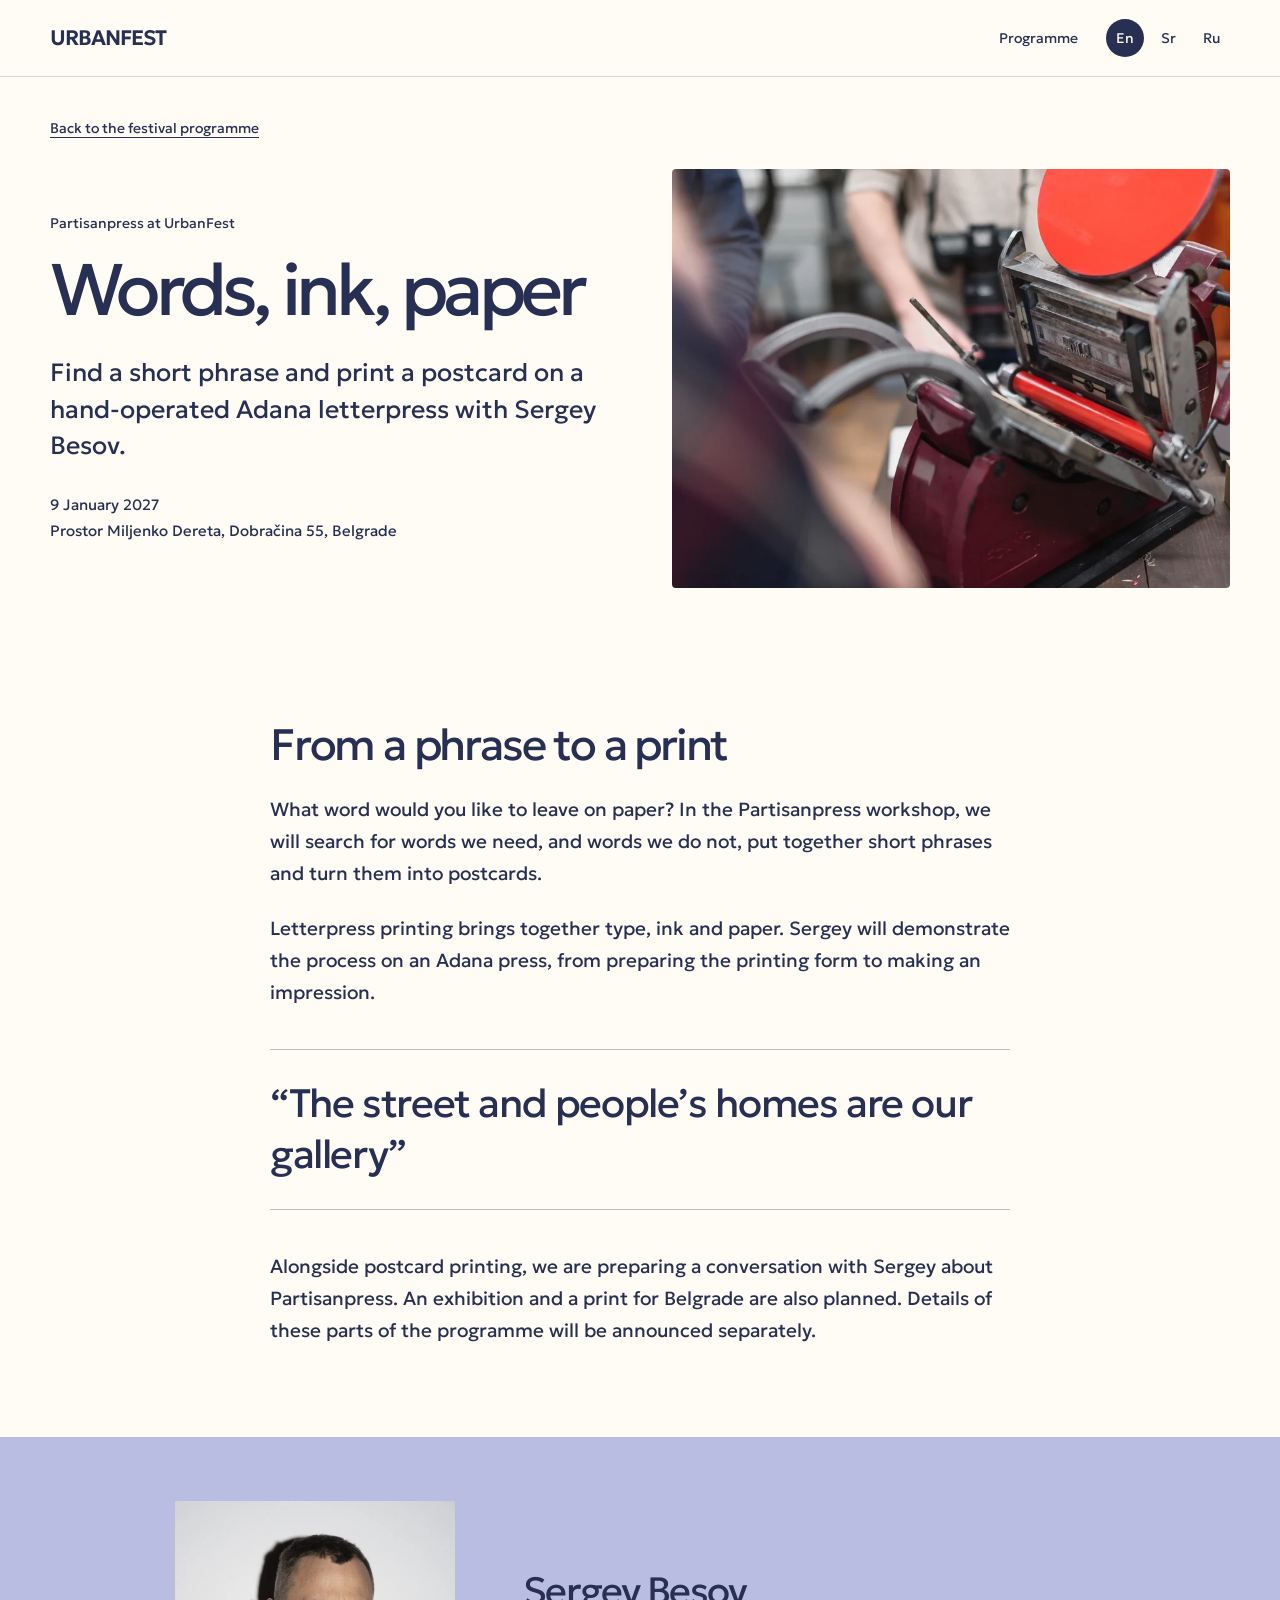
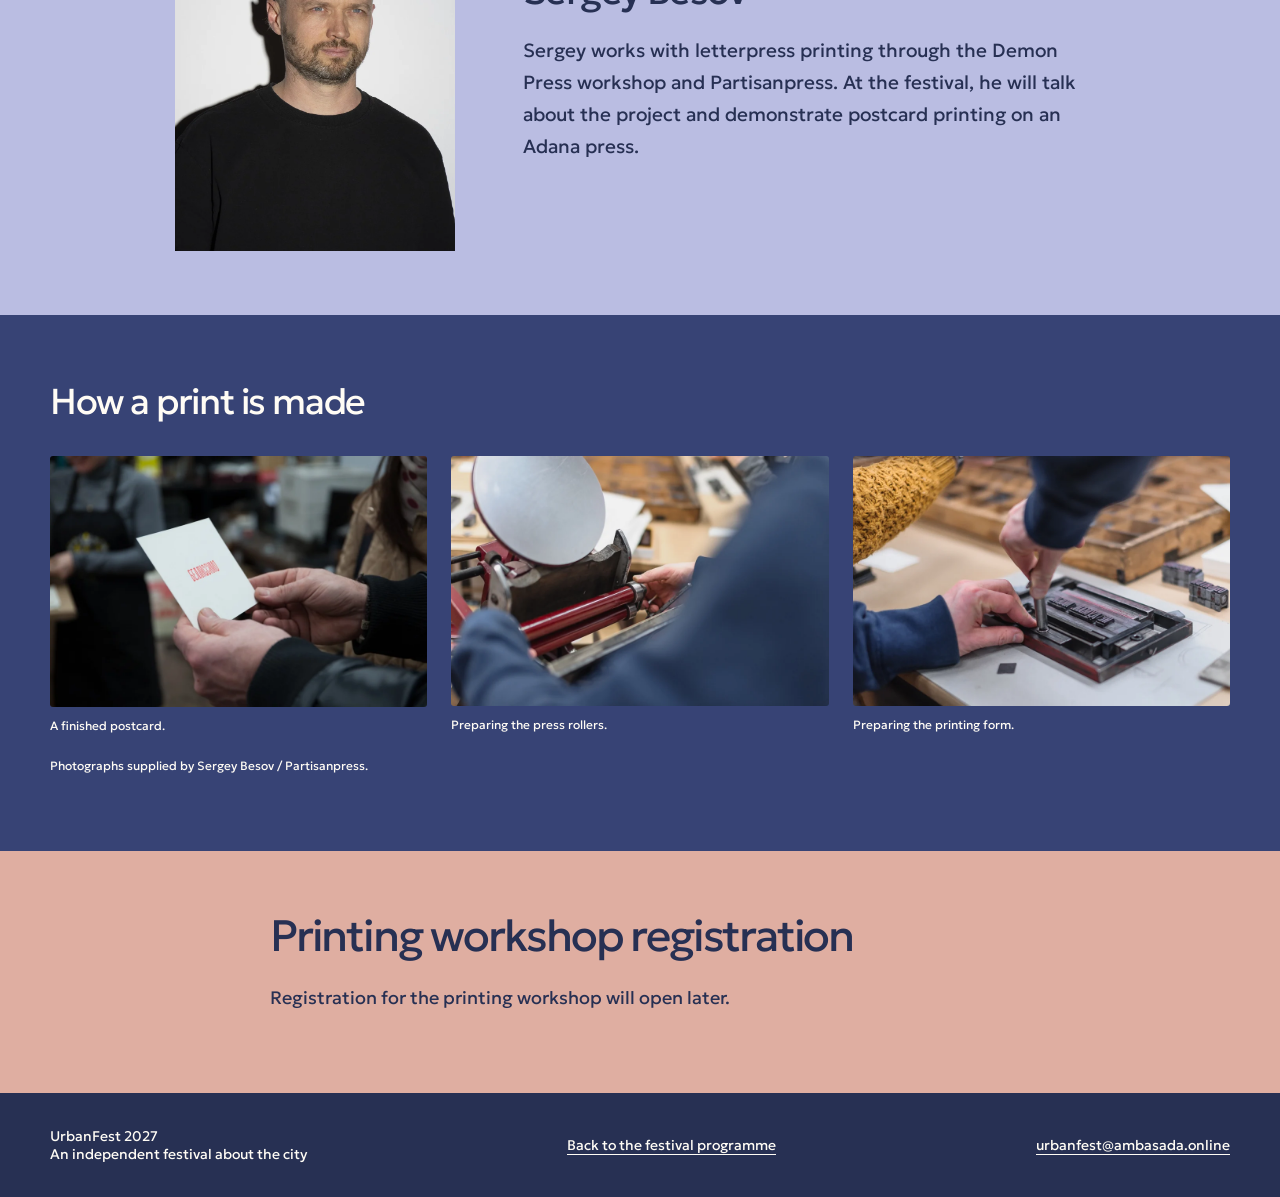
==== commit 2b0a7174: "Improve programme access, roundtable timing, responsive photos and search metadata" ====
--- a/partisanpress/index.html
+++ b/partisanpress/index.html
@@ -6,4 +6,4 @@
   gtag('js', new Date());
   gtag('config', 'G-C3VJ0NRSVP');
 </script>
-<script src="/assets/analytics.js" defer></script></head><body class="event-print"><header class="event-header"><div class="event-wrap event-head"><a class="event-brand" href="/">URBANFEST</a><nav class="event-nav" aria-label="UrbanFest"><a href="/#speakers">Programme</a><div class="event-langs"><a href="/partisanpress/" lang="en" aria-current="page">En</a><a href="/sr/partisanpress/" lang="sr">Sr</a><a href="/ru/partisanpress/" lang="ru">Ru</a></div></nav></div></header><main><section class="event-hero"><div class="event-wrap"><a class="event-back" href="/#workshops">Back to the festival programme</a><div class="event-split"><div><p class="event-kicker">Partisanpress at UrbanFest</p><h1>Words, ink, paper</h1><p class="event-lead">Find a short phrase and print a postcard on a hand-operated Adana letterpress with Sergey Besov.</p><p class="event-facts">9 January 2027<br>Prostor Miljenko Dereta, Dobračina 55, Belgrade</p></div><figure><img class="event-hero-photo" src="/assets/partisanpress/adana-press.jpg" alt="A hand-operated Adana letterpress" width="1200" height="798" fetchpriority="high"></figure></div></div></section><section class="event-content"><div class="event-wrap"><div class="event-prose"><h2>From a phrase to a print</h2><p>What word would you like to leave on paper? In the Partisanpress workshop, we will search for words we need, and words we do not, put together short phrases and turn them into postcards.</p><p>Letterpress printing brings together type, ink and paper. Sergey will demonstrate the process on an Adana press, from preparing the printing form to making an impression.</p><blockquote class="event-callout">“The street and people’s homes are our gallery”</blockquote><p>Alongside postcard printing, we are preparing a conversation with Sergey about Partisanpress. An exhibition and a print for Belgrade are also planned. Details of these parts of the programme will be announced separately.</p></div></div></section><section class="event-bio"><div class="event-wrap event-split"><figure><img class="event-portrait" src="/assets/partisanpress/sergey-besov.jpg" alt="Sergey Besov" width="1531" height="1800" loading="lazy"></figure><div><h2>Sergey Besov</h2><p>Sergey works with letterpress printing through the Demon Press workshop and Partisanpress. At the festival, he will talk about the project and demonstrate postcard printing on an Adana press.</p></div></div></section><section class="event-gallery"><div class="event-wrap"><h2>How a print is made</h2><div class="event-gallery-grid"><figure><img src="/assets/partisanpress/printed-postcard.jpg" alt="A finished postcard." loading="lazy" width="1800" height="1200"><figcaption class="event-caption">A finished postcard.</figcaption></figure><figure><img src="/assets/partisanpress/inking-rollers.jpg" alt="Preparing the press rollers." loading="lazy" width="1200" height="798"><figcaption class="event-caption">Preparing the press rollers.</figcaption></figure><figure><img src="/assets/partisanpress/setting-type.jpg" alt="Preparing the printing form." loading="lazy" width="1200" height="798"><figcaption class="event-caption">Preparing the printing form.</figcaption></figure></div><p class="event-caption">Photographs supplied by Sergey Besov / Partisanpress.</p></div></section><section class="event-registration" id="registration"><div class="event-wrap"><div class="event-prose"><h2>Printing workshop registration</h2><p>Registration for the printing workshop will open later.</p></div></div></section></main><footer class="event-footer"><div class="event-wrap event-foot"><p>UrbanFest 2027<br>An independent festival about the city</p><a href="/">Back to the festival programme</a><a href="mailto:urbanfest@ambasada.online">urbanfest@ambasada.online</a></div></footer></body></html>+<script src="/assets/analytics.js?v=20261128-funnel" defer></script></head><body class="event-print"><header class="event-header"><div class="event-wrap event-head"><a class="event-brand" href="/">URBANFEST</a><nav class="event-nav" aria-label="UrbanFest"><a href="/#speakers">Programme</a><div class="event-langs"><a href="/partisanpress/" lang="en" aria-current="page">En</a><a href="/sr/partisanpress/" lang="sr">Sr</a><a href="/ru/partisanpress/" lang="ru">Ru</a></div></nav></div></header><main><section class="event-hero"><div class="event-wrap"><a class="event-back" href="/#workshops">Back to the festival programme</a><div class="event-split"><div><p class="event-kicker">Partisanpress at UrbanFest</p><h1>Words, ink, paper</h1><p class="event-lead">Find a short phrase and print a postcard on a hand-operated Adana letterpress with Sergey Besov.</p><p class="event-facts">9 January 2027<br>Prostor Miljenko Dereta, Dobračina 55, Belgrade</p></div><figure><img class="event-hero-photo" src="/assets/optimized/partisanpress-adana-press-1800.webp" alt="A hand-operated Adana letterpress" width="1200" height="798" fetchpriority="high" srcset="/assets/optimized/partisanpress-adana-press-480.webp 480w, /assets/optimized/partisanpress-adana-press-960.webp 960w, /assets/optimized/partisanpress-adana-press-1800.webp 1800w" sizes="(max-width: 800px) calc(100vw - 40px), 700px"></figure></div></div></section><section class="event-content"><div class="event-wrap"><div class="event-prose"><h2>From a phrase to a print</h2><p>What word would you like to leave on paper? In the Partisanpress workshop, we will search for words we need, and words we do not, put together short phrases and turn them into postcards.</p><p>Letterpress printing brings together type, ink and paper. Sergey will demonstrate the process on an Adana press, from preparing the printing form to making an impression.</p><blockquote class="event-callout">“The street and people’s homes are our gallery”</blockquote><p>Alongside postcard printing, we are preparing a conversation with Sergey about Partisanpress. An exhibition and a print for Belgrade are also planned. Details of these parts of the programme will be announced separately.</p></div></div></section><section class="event-bio"><div class="event-wrap event-split"><figure><img class="event-portrait" src="/assets/optimized/partisanpress-sergey-besov-1531.webp" alt="Sergey Besov" width="1531" height="1800" loading="lazy" srcset="/assets/optimized/partisanpress-sergey-besov-480.webp 480w, /assets/optimized/partisanpress-sergey-besov-960.webp 960w, /assets/optimized/partisanpress-sergey-besov-1531.webp 1531w" sizes="(max-width: 800px) calc(100vw - 40px), 700px"></figure><div><h2>Sergey Besov</h2><p>Sergey works with letterpress printing through the Demon Press workshop and Partisanpress. At the festival, he will talk about the project and demonstrate postcard printing on an Adana press.</p></div></div></section><section class="event-gallery"><div class="event-wrap"><h2>How a print is made</h2><div class="event-gallery-grid"><figure><img src="/assets/optimized/partisanpress-printed-postcard-1800.webp" alt="A finished postcard." loading="lazy" width="1800" height="1200" srcset="/assets/optimized/partisanpress-printed-postcard-480.webp 480w, /assets/optimized/partisanpress-printed-postcard-960.webp 960w, /assets/optimized/partisanpress-printed-postcard-1800.webp 1800w" sizes="(max-width: 800px) calc(100vw - 40px), 700px"><figcaption class="event-caption">A finished postcard.</figcaption></figure><figure><img src="/assets/optimized/partisanpress-inking-rollers-1800.webp" alt="Preparing the press rollers." loading="lazy" width="1200" height="798" srcset="/assets/optimized/partisanpress-inking-rollers-480.webp 480w, /assets/optimized/partisanpress-inking-rollers-960.webp 960w, /assets/optimized/partisanpress-inking-rollers-1800.webp 1800w" sizes="(max-width: 800px) calc(100vw - 40px), 700px"><figcaption class="event-caption">Preparing the press rollers.</figcaption></figure><figure><img src="/assets/optimized/partisanpress-setting-type-1800.webp" alt="Preparing the printing form." loading="lazy" width="1200" height="798" srcset="/assets/optimized/partisanpress-setting-type-480.webp 480w, /assets/optimized/partisanpress-setting-type-960.webp 960w, /assets/optimized/partisanpress-setting-type-1800.webp 1800w" sizes="(max-width: 800px) calc(100vw - 40px), 700px"><figcaption class="event-caption">Preparing the printing form.</figcaption></figure></div><p class="event-caption">Photographs supplied by Sergey Besov / Partisanpress.</p></div></section><section class="event-registration" id="registration"><div class="event-wrap"><div class="event-prose"><h2>Printing workshop registration</h2><p>Registration for the printing workshop will open later.</p></div></div></section></main><footer class="event-footer"><div class="event-wrap event-foot"><p>UrbanFest 2027<br>An independent festival about the city</p><a href="/">Back to the festival programme</a><a href="mailto:urbanfest@ambasada.online">urbanfest@ambasada.online</a></div></footer></body></html>
